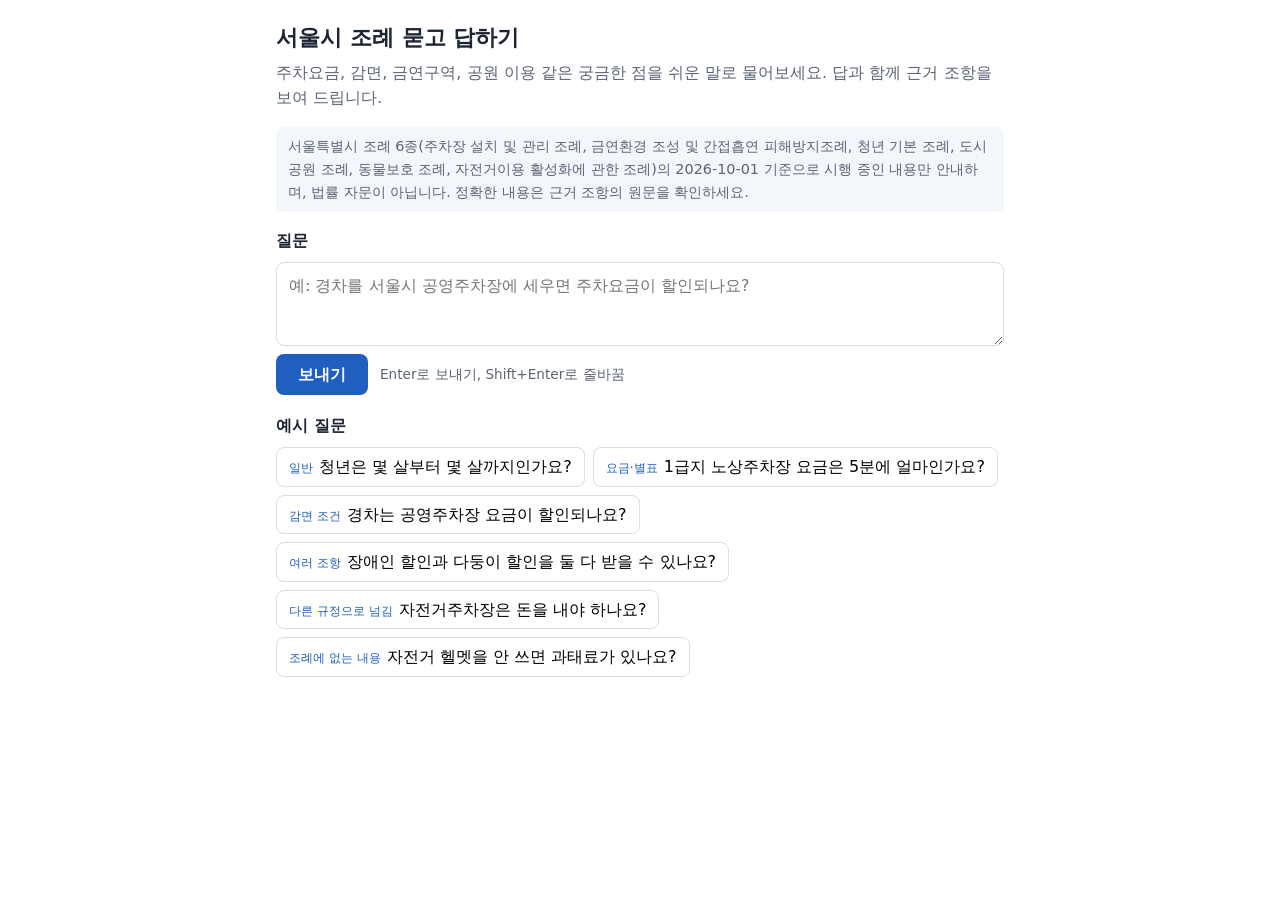
==== src/web/index.html @ 55743754 "feat(service): 서울시 조례 Q&A 서버와 검색 DB 등록 이유: 대회 제출과 팀 작업에 쓸 저장소에 서버 실행에 필요한 코드와 검색 DB, 실행 방법을 한곳에 모은다." ====
<!DOCTYPE html>
<html lang="ko">
<head>
<meta charset="utf-8">
<meta name="viewport" content="width=device-width, initial-scale=1">
<meta name="referrer" content="no-referrer">
<title>서울시 조례 묻고 답하기</title>
<style>
  :root { color-scheme: light; --ink: #1d2433; --muted: #5b6475; --line: #d8dde6; --accent: #1f5fbf;
          --soft: #f3f6fb; --warn-bg: #fff6e0; --warn-ink: #6b4b00; --bad-bg: #fdecec; --bad-ink: #8a1f1f; }
  * { box-sizing: border-box; }
  body { margin: 0; font-family: system-ui, -apple-system, "Segoe UI", "Malgun Gothic", "Apple SD Gothic Neo", sans-serif;
         color: var(--ink); background: #fff; line-height: 1.6; }
  main { max-width: 760px; margin: 0 auto; padding: 20px 16px 48px; }
  h1 { font-size: 1.4rem; margin: 0 0 4px; }
  .lead { color: var(--muted); margin: 0 0 16px; }
  .notice { font-size: 0.9rem; color: var(--muted); background: var(--soft); border-radius: 8px; padding: 8px 12px; margin: 0 0 16px; }
  form { display: flex; flex-direction: column; gap: 8px; }
  label { font-weight: 600; }
  textarea { width: 100%; min-height: 84px; padding: 10px 12px; font: inherit; border: 1px solid var(--line);
             border-radius: 8px; resize: vertical; }
  textarea:focus { outline: 2px solid var(--accent); outline-offset: 1px; }
  .row { display: flex; align-items: center; gap: 12px; flex-wrap: wrap; }
  button { font: inherit; cursor: pointer; border-radius: 8px; }
  button:disabled { cursor: not-allowed; opacity: 0.55; }
  #send { background: var(--accent); color: #fff; border: 0; padding: 8px 22px; font-weight: 600; }
  .hint { font-size: 0.85rem; color: var(--muted); }
  .examples { margin: 18px 0 8px; }
  .examples h2 { font-size: 1rem; margin: 0 0 8px; }
  .examples ul { list-style: none; padding: 0; margin: 0; display: flex; flex-wrap: wrap; gap: 8px; }
  .examples button { background: #fff; border: 1px solid var(--line); padding: 6px 12px; text-align: left; }
  .examples button:hover:not(:disabled) { border-color: var(--accent); }
  .tag { display: inline-block; font-size: 0.75rem; color: var(--accent); margin-right: 6px; }
  #state { margin-top: 20px; padding: 10px 12px; border-radius: 8px; }
  #state:empty { display: none; }
  #state.info { background: var(--soft); }
  #state.warn { background: var(--warn-bg); color: var(--warn-ink); }
  #state.bad { background: var(--bad-bg); color: var(--bad-ink); }
  #result[hidden] { display: none; }
  #result { margin-top: 16px; border: 1px solid var(--line); border-radius: 10px; padding: 14px 16px; }
  #result h2 { font-size: 1rem; margin: 0 0 6px; }
  #asked { color: var(--muted); font-size: 0.9rem; margin: 0 0 10px; white-space: pre-wrap; overflow-wrap: anywhere; }
  #answer { white-space: pre-wrap; overflow-wrap: anywhere; margin: 0 0 14px; }
  #reason { font-size: 0.9rem; color: var(--muted); margin: 0 0 12px; }
  #reason:empty { display: none; }
  #sources { padding-left: 20px; margin: 0; }
  #sources li { margin-bottom: 6px; overflow-wrap: anywhere; }
  #sources a { color: var(--accent); }
  .date { color: var(--muted); font-size: 0.85rem; margin-left: 6px; white-space: nowrap; }
  #asof { color: var(--muted); font-size: 0.8rem; margin: 12px 0 0; }
  #asof:empty { display: none; }
</style>
</head>
<body>
<main>
  <h1>서울시 조례 묻고 답하기</h1>
  <p class="lead">주차요금, 감면, 금연구역, 공원 이용 같은 궁금한 점을 쉬운 말로 물어보세요. 답과 함께 근거 조항을 보여 드립니다.</p>
  <p class="notice" id="scope-notice">서울특별시 조례 6종(주차장 설치 및 관리 조례, 금연환경 조성 및 간접흡연 피해방지조례, 청년 기본 조례, 도시공원 조례, 동물보호 조례, 자전거이용 활성화에 관한 조례)의 2026-10-01 기준으로 시행 중인 내용만 안내하며, 법률 자문이 아닙니다. 정확한 내용은 근거 조항의 원문을 확인하세요.</p>

  <form id="ask-form" autocomplete="off">
    <label for="question">질문</label>
    <textarea id="question" name="question" maxlength="2000" required
              placeholder="예: 경차를 서울시 공영주차장에 세우면 주차요금이 할인되나요?"></textarea>
    <div class="row">
      <button type="submit" id="send">보내기</button>
      <span class="hint">Enter로 보내기, Shift+Enter로 줄바꿈</span>
    </div>
  </form>

  <section class="examples" aria-label="예시 질문">
    <h2>예시 질문</h2>
    <ul>
      <li><button type="button" class="example" data-question="서울시 청년 기본 조례에서 말하는 청년은 몇 살부터 몇 살까지인가요?"><span class="tag">일반</span>청년은 몇 살부터 몇 살까지인가요?</button></li>
      <li><button type="button" class="example" data-question="서울시 공영주차장 1급지 노상주차장 요금은 5분에 얼마인가요?"><span class="tag">요금·별표</span>1급지 노상주차장 요금은 5분에 얼마인가요?</button></li>
      <li><button type="button" class="example" data-question="경차를 서울시 공영주차장에 세우면 주차요금이 할인되나요?"><span class="tag">감면 조건</span>경차는 공영주차장 요금이 할인되나요?</button></li>
      <li><button type="button" class="example" data-question="장애인 할인과 다둥이 행복카드 할인을 공영주차장에서 둘 다 받을 수 있나요?"><span class="tag">여러 조항</span>장애인 할인과 다둥이 할인을 둘 다 받을 수 있나요?</button></li>
      <li><button type="button" class="example" data-question="서울시 자전거주차장은 돈을 내야 하나요? 낸다면 얼마인가요?"><span class="tag">다른 규정으로 넘김</span>자전거주차장은 돈을 내야 하나요?</button></li>
      <li><button type="button" class="example" data-question="서울시에서 자전거 탈 때 헬멧을 안 쓰면 과태료가 얼마인가요?"><span class="tag">조례에 없는 내용</span>자전거 헬멧을 안 쓰면 과태료가 있나요?</button></li>
    </ul>
  </section>

  <div id="state" role="status" aria-live="polite"></div>

  <section id="result" hidden aria-label="답변">
    <p id="asked"></p>
    <h2>답변</h2>
    <div id="answer"></div>
    <p id="reason"></p>
    <h2 id="sources-title">근거 조항 <span class="hint">(누르면 법제처 원문이 새 탭에서 열립니다)</span></h2>
    <ol id="sources"></ol>
    <p id="asof"></p>
  </section>
</main>
<script>
"use strict";
/* ---- Response handling (no DOM). Mirrors sync_view in src/local_rag_service.py. ---- */
var UNKNOWN = "확인 불가";
var POLL_MS = 3000;
var POLL_LIMIT_MS = 10 * 60 * 1000;
var ASK_TIMEOUT_MS = 100 * 1000;  // the server answers a synchronous /ui/ask within about 80 seconds
var JOB_PATH = /^\/jobs\/[0-9a-f]{64}$/;

// GET /jobs/<id> returns the public job; turn it into the same shape as a synchronous /ui/ask body.
function jobToView(job) {
  var result = (job && job.result && typeof job.result === "object") ? job.result : {};
  var response = result.response;
  var status = job.status;
  var view = { answer: UNKNOWN, citation: [], job_id: job.job_id };
  if (status === "completed" && result.status === "processing_error") status = "processing_error";
  if (status === "completed" && response && typeof response === "object" && typeof response.answer === "string") {
    view.answer = response.answer;
    view.citation = Array.isArray(response.citation) ? response.citation : [];
    view.source_url = response.source_url;
    view.effective_date = response.effective_date;
  } else if (status === "queued" || status === "running") {
    status = "deadline_exceeded";
  }
  view.status = status;
  if ("sources" in result) view.sources = result.sources;
  if ("as_of_date" in result) view.as_of_date = result.as_of_date;
  if (job.poll_url) view.poll_url = job.poll_url;
  if (job.message) view.message = job.message;
  if (job.result) view.result = job.result;
  return view;
}

function pick(value, index, count) {
  if (Array.isArray(value)) return value[index];
  // A scalar is the first citation's value (sync_view); it is certain for the others only when there is one.
  if (typeof value === "string" && (index === 0 || count === 1)) return value;
  return undefined;
}

// Citation list: sources[] when present, otherwise the top-level citation/source_url/effective_date.
function citationItems(view) {
  var citations = Array.isArray(view.citation) ? view.citation.filter(function (c) { return typeof c === "string"; }) : [];
  if (!citations.length) return [];
  if (Array.isArray(view.sources) && view.sources.length) {
    var items = view.sources.filter(function (s) { return s && typeof s.citation === "string"; })
      .map(function (s) { return { label: s.citation, url: s.source_url, date: s.effective_date }; });
    if (items.length) return items;
  }
  return citations.map(function (c, i) {
    return { label: c, url: pick(view.source_url, i, citations.length), date: pick(view.effective_date, i, citations.length) };
  });
}

function safeUrl(url) {
  return (typeof url === "string" && url.indexOf("https://") === 0) ? url : null;
}

// What the page shows for one /ui/ask (or /jobs) body. `kind`: answer | unknown | poll | retry | error.
function classify(view, httpStatus) {
  var status = view && typeof view.status === "string" ? view.status : "";
  if (httpStatus >= 400 && !(view && view.job_id)) {
    var codes = {
      invalid_question: "질문을 입력해 주세요. 너무 긴 질문은 줄여 주세요.",
      request_too_large: "질문이 너무 깁니다. 줄여서 다시 보내 주세요.",
      local_origin_required: "이 주소에서는 질문을 보낼 수 없습니다. 서비스 주소로 직접 접속해 주세요.",
      job_not_found: "진행 중이던 질문을 찾을 수 없습니다. 다시 보내 주세요."
    };
    return { kind: "error", text: codes[status] || ("요청을 처리하지 못했습니다(HTTP " + httpStatus + "). 잠시 후 다시 시도해 주세요.") };
  }
  if (status === "completed") {
    if (citationItems(view).length) return { kind: "answer", text: "" };
    // Empty citations are either "no basis" or a held draft; the server message says which.
    var resultStatus = view.result && typeof view.result.status === "string" ? view.result.status : "";
    if (resultStatus === "out_of_scope" || resultStatus === "insufficient_evidence") {
      return { kind: "unknown", text: "서울시 조례 6종에서 이 질문에 대한 근거 조항을 확인하지 못했습니다(확인 불가)." };
    }
    return { kind: "unknown", text: "이 질문은 지금 답을 확정하지 못했습니다(확인 불가)." };
  }
  if (status === "deadline_exceeded") {
    if (typeof view.poll_url === "string" && JOB_PATH.test(view.poll_url)) {
      return { kind: "poll", text: "답을 만드는 데 시간이 더 걸리고 있습니다. 3초마다 결과를 확인합니다." };
    }
    return { kind: "retry", text: "답이 늦어지고 있습니다. 잠시 후 같은 질문을 다시 보내 주세요." };
  }
  if (status === "queue_full") return { kind: "retry", text: "지금 질문이 많아 대기열이 가득 찼습니다. 잠시 후 다시 보내 주세요." };
  if (status === "interrupted") return { kind: "retry", text: "이전 처리가 중단되었습니다. 잠시 후 같은 질문을 다시 보내 주세요." };
  if (status === "failed" || status === "processing_error") {
    return { kind: "retry", text: "처리 중 오류가 발생했습니다. 근거가 없다는 뜻은 아닙니다. 잠시 후 다시 보내 주세요." };
  }
  return { kind: "retry", text: "답을 받지 못했습니다. 잠시 후 다시 보내 주세요." };
}

/* ---- Page ---- */
(function () {
  if (typeof document === "undefined") return;
  var form = document.getElementById("ask-form");
  var input = document.getElementById("question");
  var send = document.getElementById("send");
  var examples = Array.prototype.slice.call(document.querySelectorAll(".example"));
  var state = document.getElementById("state");
  var resultBox = document.getElementById("result");
  var asked = document.getElementById("asked");
  var answer = document.getElementById("answer");
  var reason = document.getElementById("reason");
  var sourcesTitle = document.getElementById("sources-title");
  var sources = document.getElementById("sources");
  var asof = document.getElementById("asof");
  var busy = false, started = 0, ticker = null, waitingText = "";

  function setState(text, tone) {
    state.className = tone || "info";
    state.textContent = text;
  }
  function elapsed() { return Math.floor((Date.now() - started) / 1000); }
  function tick() { setState(waitingText + " (경과 " + elapsed() + "초)", "info"); }
  function setBusy(value) {
    busy = value;
    send.disabled = value;
    examples.forEach(function (b) { b.disabled = value; });
    if (value) {
      started = Date.now();
      ticker = setInterval(tick, 250);
    } else if (ticker) {
      clearInterval(ticker);
      ticker = null;
    }
  }
  function clearResult() {
    resultBox.hidden = true;
    answer.textContent = "";
    reason.textContent = "";
    sources.textContent = "";
    asof.textContent = "";
  }
  function showResult(question, view, info) {
    asked.textContent = "질문: " + question;
    answer.textContent = typeof view.answer === "string" ? view.answer : UNKNOWN;
    var resultMessage = view.result && typeof view.result.message === "string" ? view.result.message : "";
    reason.textContent = info.kind === "unknown" ? info.text + (resultMessage ? " " + resultMessage : "") : "";
    sources.textContent = "";
    var items = info.kind === "answer" ? citationItems(view) : [];
    items.forEach(function (item) {
      var li = document.createElement("li");
      var url = safeUrl(item.url);
      var label = document.createElement(url ? "a" : "span");
      label.textContent = item.label;
      if (url) {
        label.href = url;
        label.target = "_blank";
        label.rel = "noopener noreferrer";
      }
      li.appendChild(label);
      if (typeof item.date === "string" && item.date) {
        var date = document.createElement("span");
        date.className = "date";
        date.textContent = "시행 " + item.date;
        li.appendChild(date);
      }
      sources.appendChild(li);
    });
    sourcesTitle.hidden = items.length === 0;
    sources.hidden = items.length === 0;
    asof.textContent = typeof view.as_of_date === "string" ? "기준일 " + view.as_of_date : "";
    resultBox.hidden = false;
  }

  function pageError() {
    setBusy(false);
    setState("화면 처리 중 오류가 발생했습니다. 다시 보내 주세요.", "bad");
  }

  function readJson(response) {
    return response.text().then(function (text) {
      try { return JSON.parse(text); } catch (e) { return null; }
    });
  }

  function finish(question, view, httpStatus) {
    var info = classify(view, httpStatus);
    if (info.kind === "poll") return poll(question, view.poll_url);
    setBusy(false);
    var seconds = elapsed();
    if (info.kind === "answer" || info.kind === "unknown") {
      setState(info.kind === "answer" ? "답변을 받았습니다 (" + seconds + "초)." : info.text, info.kind === "answer" ? "info" : "warn");
      showResult(question, view, info);
    } else {
      setState(info.text, info.kind === "error" ? "bad" : "warn");
    }
  }

  function poll(question, url) {
    waitingText = "답을 만드는 데 시간이 더 걸리고 있습니다. 3초마다 결과를 확인합니다";
    tick();
    if (Date.now() - started > POLL_LIMIT_MS) {
      setBusy(false);
      setState("답이 너무 늦어지고 있습니다. 잠시 후 같은 질문을 다시 보내 주세요.", "warn");
      return;
    }
    setTimeout(function () {
      fetch(url, { method: "GET", cache: "no-store", credentials: "omit" }).then(function (response) {
        return readJson(response).then(function (body) {
          if (body && body.job_id) return finish(question, jobToView(body), response.status);
          return finish(question, body || {}, response.status >= 400 ? response.status : 500);
        });
      }, function () {
        // Network hiccup while waiting: keep checking until the time limit.
        poll(question, url);
      }).catch(pageError);
    }, POLL_MS);
  }

  function ask(question) {
    question = question.trim();
    if (busy) return;
    if (!question) { setState("질문을 입력해 주세요.", "warn"); input.focus(); return; }
    clearResult();
    waitingText = "답을 찾는 중입니다. 보통 수십 초 걸립니다";
    setBusy(true);
    tick();
    var controller = typeof AbortController === "function" ? new AbortController() : null;
    var timer = controller ? setTimeout(function () { controller.abort(); }, ASK_TIMEOUT_MS) : null;
    fetch("/ui/ask", { method: "POST", cache: "no-store", credentials: "omit",
                    headers: { "Content-Type": "application/json" },
                    body: JSON.stringify({ question: question }),
                    signal: controller ? controller.signal : undefined }).then(function (response) {
      return readJson(response).then(function (body) {
        clearTimeout(timer);
        if (body === null) return finish(question, {}, response.status >= 400 ? response.status : 500);
        return finish(question, body, response.status);
      });
    }, function (error) {
      clearTimeout(timer);
      setBusy(false);
      if (error && error.name === "AbortError") {
        setState("응답이 너무 오래 걸립니다. 잠시 후 같은 질문을 다시 보내 주세요.", "warn");
      } else {
        setState("서버에 연결하지 못했습니다. 네트워크를 확인하고 잠시 후 다시 보내 주세요.", "bad");
      }
    }).catch(function () {
      clearTimeout(timer);
      pageError();
    });
  }

  form.addEventListener("submit", function (event) {
    event.preventDefault();
    ask(input.value);
  });
  input.addEventListener("keydown", function (event) {
    if (event.key === "Enter" && !event.shiftKey && !event.isComposing && event.keyCode !== 229) {
      event.preventDefault();
      ask(input.value);
    }
  });
  examples.forEach(function (button) {
    button.addEventListener("click", function () {
      if (busy) return;
      input.value = button.getAttribute("data-question");
      ask(input.value);
    });
  });
})();
</script>
</body>
</html>
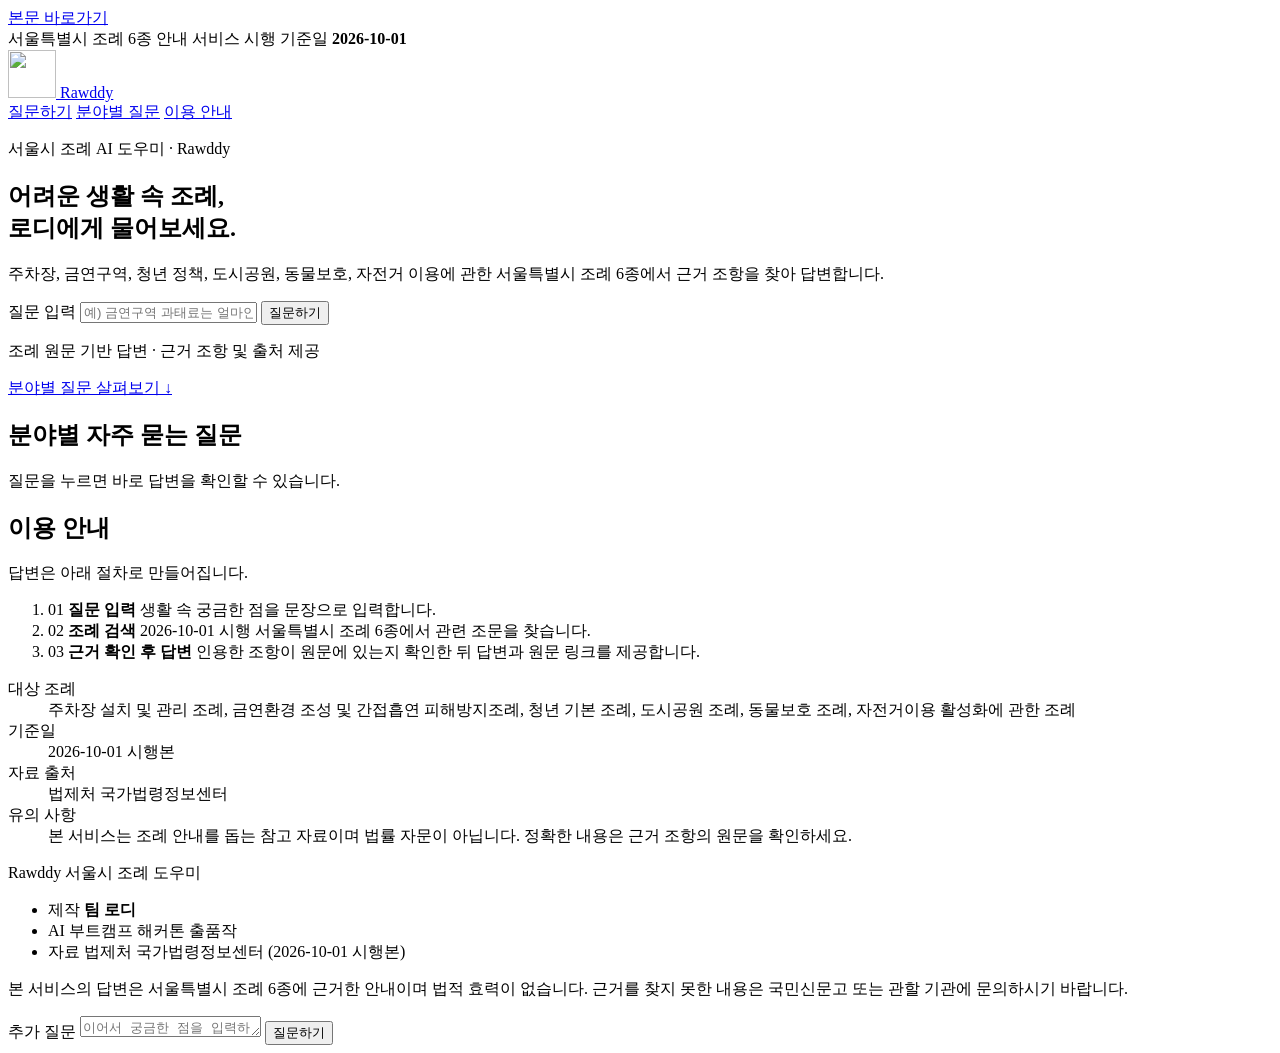
==== commit 6753acec: "Add files via upload" ====
--- a/src/web/index.html
+++ b/src/web/index.html
@@ -4,356 +4,202 @@
 <meta charset="utf-8">
 <meta name="viewport" content="width=device-width, initial-scale=1">
 <meta name="referrer" content="no-referrer">
-<title>서울시 조례 묻고 답하기</title>
-<style>
-  :root { color-scheme: light; --ink: #1d2433; --muted: #5b6475; --line: #d8dde6; --accent: #1f5fbf;
-          --soft: #f3f6fb; --warn-bg: #fff6e0; --warn-ink: #6b4b00; --bad-bg: #fdecec; --bad-ink: #8a1f1f; }
-  * { box-sizing: border-box; }
-  body { margin: 0; font-family: system-ui, -apple-system, "Segoe UI", "Malgun Gothic", "Apple SD Gothic Neo", sans-serif;
-         color: var(--ink); background: #fff; line-height: 1.6; }
-  main { max-width: 760px; margin: 0 auto; padding: 20px 16px 48px; }
-  h1 { font-size: 1.4rem; margin: 0 0 4px; }
-  .lead { color: var(--muted); margin: 0 0 16px; }
-  .notice { font-size: 0.9rem; color: var(--muted); background: var(--soft); border-radius: 8px; padding: 8px 12px; margin: 0 0 16px; }
-  form { display: flex; flex-direction: column; gap: 8px; }
-  label { font-weight: 600; }
-  textarea { width: 100%; min-height: 84px; padding: 10px 12px; font: inherit; border: 1px solid var(--line);
-             border-radius: 8px; resize: vertical; }
-  textarea:focus { outline: 2px solid var(--accent); outline-offset: 1px; }
-  .row { display: flex; align-items: center; gap: 12px; flex-wrap: wrap; }
-  button { font: inherit; cursor: pointer; border-radius: 8px; }
-  button:disabled { cursor: not-allowed; opacity: 0.55; }
-  #send { background: var(--accent); color: #fff; border: 0; padding: 8px 22px; font-weight: 600; }
-  .hint { font-size: 0.85rem; color: var(--muted); }
-  .examples { margin: 18px 0 8px; }
-  .examples h2 { font-size: 1rem; margin: 0 0 8px; }
-  .examples ul { list-style: none; padding: 0; margin: 0; display: flex; flex-wrap: wrap; gap: 8px; }
-  .examples button { background: #fff; border: 1px solid var(--line); padding: 6px 12px; text-align: left; }
-  .examples button:hover:not(:disabled) { border-color: var(--accent); }
-  .tag { display: inline-block; font-size: 0.75rem; color: var(--accent); margin-right: 6px; }
-  #state { margin-top: 20px; padding: 10px 12px; border-radius: 8px; }
-  #state:empty { display: none; }
-  #state.info { background: var(--soft); }
-  #state.warn { background: var(--warn-bg); color: var(--warn-ink); }
-  #state.bad { background: var(--bad-bg); color: var(--bad-ink); }
-  #result[hidden] { display: none; }
-  #result { margin-top: 16px; border: 1px solid var(--line); border-radius: 10px; padding: 14px 16px; }
-  #result h2 { font-size: 1rem; margin: 0 0 6px; }
-  #asked { color: var(--muted); font-size: 0.9rem; margin: 0 0 10px; white-space: pre-wrap; overflow-wrap: anywhere; }
-  #answer { white-space: pre-wrap; overflow-wrap: anywhere; margin: 0 0 14px; }
-  #reason { font-size: 0.9rem; color: var(--muted); margin: 0 0 12px; }
-  #reason:empty { display: none; }
-  #sources { padding-left: 20px; margin: 0; }
-  #sources li { margin-bottom: 6px; overflow-wrap: anywhere; }
-  #sources a { color: var(--accent); }
-  .date { color: var(--muted); font-size: 0.85rem; margin-left: 6px; white-space: nowrap; }
-  #asof { color: var(--muted); font-size: 0.8rem; margin: 12px 0 0; }
-  #asof:empty { display: none; }
-</style>
+<meta name="theme-color" content="#0b3a6e">
+<meta name="description" content="서울특별시 조례 6종을 근거 조항과 함께 안내하는 서울시 조례 도우미">
+<title>Rawddy — 서울시 조례 도우미</title>
+<link rel="icon" href="/app/rawddy-logo.png" type="image/png">
+<link rel="stylesheet" href="/app/app.css">
+<script type="module" src="/app/app.mjs"></script>
 </head>
-<body>
-<main>
-  <h1>서울시 조례 묻고 답하기</h1>
-  <p class="lead">주차요금, 감면, 금연구역, 공원 이용 같은 궁금한 점을 쉬운 말로 물어보세요. 답과 함께 근거 조항을 보여 드립니다.</p>
-  <p class="notice" id="scope-notice">서울특별시 조례 6종(주차장 설치 및 관리 조례, 금연환경 조성 및 간접흡연 피해방지조례, 청년 기본 조례, 도시공원 조례, 동물보호 조례, 자전거이용 활성화에 관한 조례)의 2026-10-01 기준으로 시행 중인 내용만 안내하며, 법률 자문이 아닙니다. 정확한 내용은 근거 조항의 원문을 확인하세요.</p>
-
-  <form id="ask-form" autocomplete="off">
-    <label for="question">질문</label>
-    <textarea id="question" name="question" maxlength="2000" required
-              placeholder="예: 경차를 서울시 공영주차장에 세우면 주차요금이 할인되나요?"></textarea>
-    <div class="row">
-      <button type="submit" id="send">보내기</button>
-      <span class="hint">Enter로 보내기, Shift+Enter로 줄바꿈</span>
-    </div>
+<body class="view-home">
+<a class="skip" href="#main">본문 바로가기</a>
+
+<div class="util">
+  <div class="wrap util-inner">
+    <span>서울특별시 조례 6종 안내 서비스</span>
+    <span class="util-asof">시행 기준일 <b id="asof">2026-10-01</b></span>
+  </div>
+</div>
+
+<header class="site-head">
+  <div class="wrap head-inner">
+    <a class="brand" href="/app/index.html" id="brand">
+      <img class="brand-logo" src="/app/rawddy-logo.png" alt="" width="48" height="48">
+      <span class="brand-text">
+        <span class="brand-name">Rawddy</span>
+      </span>
+    </a>
+    <nav class="gnb" aria-label="주요 메뉴">
+      <a href="#search" data-home>질문하기</a>
+      <a href="#topics" data-home>분야별 질문</a>
+      <a href="#guide" data-home>이용 안내</a>
+    </nav>
+  </div>
+</header>
+
+<div class="banner" id="health-banner" role="status" hidden></div>
+
+<main id="main">
+  <!-- 처음 화면 -->
+  <div class="home" id="home">
+    <section class="hero" id="search" aria-labelledby="hero-title">
+      <div class="wrap">
+        <p class="hero-kicker">서울시 조례 AI 도우미 · Rawddy</p>
+        <h1 id="hero-title">어려운 생활 속 조례,<br><span>로디에게 물어보세요.</span></h1>
+        <p class="hero-lead">주차장, 금연구역, 청년 정책, 도시공원, 동물보호, 자전거 이용에 관한 서울특별시 조례 6종에서 근거 조항을 찾아 답변합니다.</p>
+        <form class="search" id="hero-form" autocomplete="off" role="search">
+          <label class="visually-hidden" for="hero-question">질문 입력</label>
+          <input id="hero-question" type="text" maxlength="2000" placeholder="예) 금연구역 과태료는 얼마인가요?">
+          <button type="submit" class="search-btn">질문하기</button>
+        </form>
+        <p class="hero-note">조례 원문 기반 답변 · 근거 조항 및 출처 제공</p>
+        <a class="hero-explore" href="#topics">분야별 질문 살펴보기 <span aria-hidden="true">↓</span></a>
+      </div>
+    </section>
+
+    <section class="section" id="topics" aria-labelledby="topics-title">
+      <div class="wrap">
+        <div class="section-head">
+          <h2 id="topics-title">분야별 자주 묻는 질문</h2>
+          <p>질문을 누르면 바로 답변을 확인할 수 있습니다.</p>
+        </div>
+        <div class="groups" id="groups"></div>
+      </div>
+    </section>
+
+    <section class="section section-alt" id="guide" aria-labelledby="guide-title">
+      <div class="wrap">
+        <div class="section-head">
+          <h2 id="guide-title">이용 안내</h2>
+          <p>답변은 아래 절차로 만들어집니다.</p>
+        </div>
+        <ol class="steps">
+          <li>
+            <span class="step-no">01</span>
+            <strong>질문 입력</strong>
+            <span>생활 속 궁금한 점을 문장으로 입력합니다.</span>
+          </li>
+          <li>
+            <span class="step-no">02</span>
+            <strong>조례 검색</strong>
+            <span>2026-10-01 시행 서울특별시 조례 6종에서 관련 조문을 찾습니다.</span>
+          </li>
+          <li>
+            <span class="step-no">03</span>
+            <strong>근거 확인 후 답변</strong>
+            <span>인용한 조항이 원문에 있는지 확인한 뒤 답변과 원문 링크를 제공합니다.</span>
+          </li>
+        </ol>
+        <dl class="scope">
+          <div><dt>대상 조례</dt><dd>주차장 설치 및 관리 조례, 금연환경 조성 및 간접흡연 피해방지조례, 청년 기본 조례, 도시공원 조례, 동물보호 조례, 자전거이용 활성화에 관한 조례</dd></div>
+          <div><dt>기준일</dt><dd>2026-10-01 시행본</dd></div>
+          <div><dt>자료 출처</dt><dd>법제처 국가법령정보센터</dd></div>
+          <div><dt>유의 사항</dt><dd>본 서비스는 조례 안내를 돕는 참고 자료이며 법률 자문이 아닙니다. 정확한 내용은 근거 조항의 원문을 확인하세요.</dd></div>
+        </dl>
+      </div>
+    </section>
+  </div>
+
+  <!-- 질문 결과 화면 -->
+  <div class="qa" id="qa" hidden>
+    <div class="qa-bar">
+      <div class="wrap qa-bar-inner">
+        <button type="button" class="back" id="back">
+          <span class="back-arrow" aria-hidden="true"></span>처음 화면으로
+        </button>
+        <ol class="crumb" aria-label="현재 위치">
+          <li>홈</li>
+          <li aria-current="page">질문 결과</li>
+        </ol>
+      </div>
+    </div>
+    <div class="wrap qa-body">
+      <ol class="thread" id="thread" aria-label="질문과 답변" aria-live="polite"></ol>
+    </div>
+  </div>
+</main>
+
+<footer class="site-foot">
+  <div class="wrap foot-inner">
+    <p class="foot-name">Rawddy <span>서울시 조례 도우미</span></p>
+    <ul class="foot-info">
+      <li>제작 <b>팀 로디</b></li>
+      <li>AI 부트캠프 해커톤 출품작</li>
+      <li>자료 법제처 국가법령정보센터 (2026-10-01 시행본)</li>
+    </ul>
+    <p class="foot-note">본 서비스의 답변은 서울특별시 조례 6종에 근거한 안내이며 법적 효력이 없습니다. 근거를 찾지 못한 내용은 국민신문고 또는 관할 기관에 문의하시기 바랍니다.</p>
+  </div>
+</footer>
+
+<div class="composer" id="composer">
+  <form class="wrap composer-inner" id="ask-form" autocomplete="off">
+    <label class="visually-hidden" for="question">추가 질문</label>
+    <textarea id="question" name="question" rows="1" maxlength="2000" placeholder="이어서 궁금한 점을 입력하세요"></textarea>
+    <button type="submit" class="send" id="send">질문하기</button>
   </form>
-
-  <section class="examples" aria-label="예시 질문">
-    <h2>예시 질문</h2>
-    <ul>
-      <li><button type="button" class="example" data-question="서울시 청년 기본 조례에서 말하는 청년은 몇 살부터 몇 살까지인가요?"><span class="tag">일반</span>청년은 몇 살부터 몇 살까지인가요?</button></li>
-      <li><button type="button" class="example" data-question="서울시 공영주차장 1급지 노상주차장 요금은 5분에 얼마인가요?"><span class="tag">요금·별표</span>1급지 노상주차장 요금은 5분에 얼마인가요?</button></li>
-      <li><button type="button" class="example" data-question="경차를 서울시 공영주차장에 세우면 주차요금이 할인되나요?"><span class="tag">감면 조건</span>경차는 공영주차장 요금이 할인되나요?</button></li>
-      <li><button type="button" class="example" data-question="장애인 할인과 다둥이 행복카드 할인을 공영주차장에서 둘 다 받을 수 있나요?"><span class="tag">여러 조항</span>장애인 할인과 다둥이 할인을 둘 다 받을 수 있나요?</button></li>
-      <li><button type="button" class="example" data-question="서울시 자전거주차장은 돈을 내야 하나요? 낸다면 얼마인가요?"><span class="tag">다른 규정으로 넘김</span>자전거주차장은 돈을 내야 하나요?</button></li>
-      <li><button type="button" class="example" data-question="서울시에서 자전거 탈 때 헬멧을 안 쓰면 과태료가 얼마인가요?"><span class="tag">조례에 없는 내용</span>자전거 헬멧을 안 쓰면 과태료가 있나요?</button></li>
-    </ul>
-  </section>
-
-  <div id="state" role="status" aria-live="polite"></div>
-
-  <section id="result" hidden aria-label="답변">
-    <p id="asked"></p>
-    <h2>답변</h2>
-    <div id="answer"></div>
-    <p id="reason"></p>
-    <h2 id="sources-title">근거 조항 <span class="hint">(누르면 법제처 원문이 새 탭에서 열립니다)</span></h2>
-    <ol id="sources"></ol>
-    <p id="asof"></p>
-  </section>
-</main>
-<script>
-"use strict";
-/* ---- Response handling (no DOM). Mirrors sync_view in src/local_rag_service.py. ---- */
-var UNKNOWN = "확인 불가";
-var POLL_MS = 3000;
-var POLL_LIMIT_MS = 10 * 60 * 1000;
-var ASK_TIMEOUT_MS = 100 * 1000;  // the server answers a synchronous /ui/ask within about 80 seconds
-var JOB_PATH = /^\/jobs\/[0-9a-f]{64}$/;
-
-// GET /jobs/<id> returns the public job; turn it into the same shape as a synchronous /ui/ask body.
-function jobToView(job) {
-  var result = (job && job.result && typeof job.result === "object") ? job.result : {};
-  var response = result.response;
-  var status = job.status;
-  var view = { answer: UNKNOWN, citation: [], job_id: job.job_id };
-  if (status === "completed" && result.status === "processing_error") status = "processing_error";
-  if (status === "completed" && response && typeof response === "object" && typeof response.answer === "string") {
-    view.answer = response.answer;
-    view.citation = Array.isArray(response.citation) ? response.citation : [];
-    view.source_url = response.source_url;
-    view.effective_date = response.effective_date;
-  } else if (status === "queued" || status === "running") {
-    status = "deadline_exceeded";
-  }
-  view.status = status;
-  if ("sources" in result) view.sources = result.sources;
-  if ("as_of_date" in result) view.as_of_date = result.as_of_date;
-  if (job.poll_url) view.poll_url = job.poll_url;
-  if (job.message) view.message = job.message;
-  if (job.result) view.result = job.result;
-  return view;
-}
-
-function pick(value, index, count) {
-  if (Array.isArray(value)) return value[index];
-  // A scalar is the first citation's value (sync_view); it is certain for the others only when there is one.
-  if (typeof value === "string" && (index === 0 || count === 1)) return value;
-  return undefined;
-}
-
-// Citation list: sources[] when present, otherwise the top-level citation/source_url/effective_date.
-function citationItems(view) {
-  var citations = Array.isArray(view.citation) ? view.citation.filter(function (c) { return typeof c === "string"; }) : [];
-  if (!citations.length) return [];
-  if (Array.isArray(view.sources) && view.sources.length) {
-    var items = view.sources.filter(function (s) { return s && typeof s.citation === "string"; })
-      .map(function (s) { return { label: s.citation, url: s.source_url, date: s.effective_date }; });
-    if (items.length) return items;
-  }
-  return citations.map(function (c, i) {
-    return { label: c, url: pick(view.source_url, i, citations.length), date: pick(view.effective_date, i, citations.length) };
-  });
-}
-
-function safeUrl(url) {
-  return (typeof url === "string" && url.indexOf("https://") === 0) ? url : null;
-}
-
-// What the page shows for one /ui/ask (or /jobs) body. `kind`: answer | unknown | poll | retry | error.
-function classify(view, httpStatus) {
-  var status = view && typeof view.status === "string" ? view.status : "";
-  if (httpStatus >= 400 && !(view && view.job_id)) {
-    var codes = {
-      invalid_question: "질문을 입력해 주세요. 너무 긴 질문은 줄여 주세요.",
-      request_too_large: "질문이 너무 깁니다. 줄여서 다시 보내 주세요.",
-      local_origin_required: "이 주소에서는 질문을 보낼 수 없습니다. 서비스 주소로 직접 접속해 주세요.",
-      job_not_found: "진행 중이던 질문을 찾을 수 없습니다. 다시 보내 주세요."
-    };
-    return { kind: "error", text: codes[status] || ("요청을 처리하지 못했습니다(HTTP " + httpStatus + "). 잠시 후 다시 시도해 주세요.") };
-  }
-  if (status === "completed") {
-    if (citationItems(view).length) return { kind: "answer", text: "" };
-    // Empty citations are either "no basis" or a held draft; the server message says which.
-    var resultStatus = view.result && typeof view.result.status === "string" ? view.result.status : "";
-    if (resultStatus === "out_of_scope" || resultStatus === "insufficient_evidence") {
-      return { kind: "unknown", text: "서울시 조례 6종에서 이 질문에 대한 근거 조항을 확인하지 못했습니다(확인 불가)." };
-    }
-    return { kind: "unknown", text: "이 질문은 지금 답을 확정하지 못했습니다(확인 불가)." };
-  }
-  if (status === "deadline_exceeded") {
-    if (typeof view.poll_url === "string" && JOB_PATH.test(view.poll_url)) {
-      return { kind: "poll", text: "답을 만드는 데 시간이 더 걸리고 있습니다. 3초마다 결과를 확인합니다." };
-    }
-    return { kind: "retry", text: "답이 늦어지고 있습니다. 잠시 후 같은 질문을 다시 보내 주세요." };
-  }
-  if (status === "queue_full") return { kind: "retry", text: "지금 질문이 많아 대기열이 가득 찼습니다. 잠시 후 다시 보내 주세요." };
-  if (status === "interrupted") return { kind: "retry", text: "이전 처리가 중단되었습니다. 잠시 후 같은 질문을 다시 보내 주세요." };
-  if (status === "failed" || status === "processing_error") {
-    return { kind: "retry", text: "처리 중 오류가 발생했습니다. 근거가 없다는 뜻은 아닙니다. 잠시 후 다시 보내 주세요." };
-  }
-  return { kind: "retry", text: "답을 받지 못했습니다. 잠시 후 다시 보내 주세요." };
-}
-
-/* ---- Page ---- */
-(function () {
-  if (typeof document === "undefined") return;
-  var form = document.getElementById("ask-form");
-  var input = document.getElementById("question");
-  var send = document.getElementById("send");
-  var examples = Array.prototype.slice.call(document.querySelectorAll(".example"));
-  var state = document.getElementById("state");
-  var resultBox = document.getElementById("result");
-  var asked = document.getElementById("asked");
-  var answer = document.getElementById("answer");
-  var reason = document.getElementById("reason");
-  var sourcesTitle = document.getElementById("sources-title");
-  var sources = document.getElementById("sources");
-  var asof = document.getElementById("asof");
-  var busy = false, started = 0, ticker = null, waitingText = "";
-
-  function setState(text, tone) {
-    state.className = tone || "info";
-    state.textContent = text;
-  }
-  function elapsed() { return Math.floor((Date.now() - started) / 1000); }
-  function tick() { setState(waitingText + " (경과 " + elapsed() + "초)", "info"); }
-  function setBusy(value) {
-    busy = value;
-    send.disabled = value;
-    examples.forEach(function (b) { b.disabled = value; });
-    if (value) {
-      started = Date.now();
-      ticker = setInterval(tick, 250);
-    } else if (ticker) {
-      clearInterval(ticker);
-      ticker = null;
-    }
-  }
-  function clearResult() {
-    resultBox.hidden = true;
-    answer.textContent = "";
-    reason.textContent = "";
-    sources.textContent = "";
-    asof.textContent = "";
-  }
-  function showResult(question, view, info) {
-    asked.textContent = "질문: " + question;
-    answer.textContent = typeof view.answer === "string" ? view.answer : UNKNOWN;
-    var resultMessage = view.result && typeof view.result.message === "string" ? view.result.message : "";
-    reason.textContent = info.kind === "unknown" ? info.text + (resultMessage ? " " + resultMessage : "") : "";
-    sources.textContent = "";
-    var items = info.kind === "answer" ? citationItems(view) : [];
-    items.forEach(function (item) {
-      var li = document.createElement("li");
-      var url = safeUrl(item.url);
-      var label = document.createElement(url ? "a" : "span");
-      label.textContent = item.label;
-      if (url) {
-        label.href = url;
-        label.target = "_blank";
-        label.rel = "noopener noreferrer";
-      }
-      li.appendChild(label);
-      if (typeof item.date === "string" && item.date) {
-        var date = document.createElement("span");
-        date.className = "date";
-        date.textContent = "시행 " + item.date;
-        li.appendChild(date);
-      }
-      sources.appendChild(li);
-    });
-    sourcesTitle.hidden = items.length === 0;
-    sources.hidden = items.length === 0;
-    asof.textContent = typeof view.as_of_date === "string" ? "기준일 " + view.as_of_date : "";
-    resultBox.hidden = false;
-  }
-
-  function pageError() {
-    setBusy(false);
-    setState("화면 처리 중 오류가 발생했습니다. 다시 보내 주세요.", "bad");
-  }
-
-  function readJson(response) {
-    return response.text().then(function (text) {
-      try { return JSON.parse(text); } catch (e) { return null; }
-    });
-  }
-
-  function finish(question, view, httpStatus) {
-    var info = classify(view, httpStatus);
-    if (info.kind === "poll") return poll(question, view.poll_url);
-    setBusy(false);
-    var seconds = elapsed();
-    if (info.kind === "answer" || info.kind === "unknown") {
-      setState(info.kind === "answer" ? "답변을 받았습니다 (" + seconds + "초)." : info.text, info.kind === "answer" ? "info" : "warn");
-      showResult(question, view, info);
-    } else {
-      setState(info.text, info.kind === "error" ? "bad" : "warn");
-    }
-  }
-
-  function poll(question, url) {
-    waitingText = "답을 만드는 데 시간이 더 걸리고 있습니다. 3초마다 결과를 확인합니다";
-    tick();
-    if (Date.now() - started > POLL_LIMIT_MS) {
-      setBusy(false);
-      setState("답이 너무 늦어지고 있습니다. 잠시 후 같은 질문을 다시 보내 주세요.", "warn");
-      return;
-    }
-    setTimeout(function () {
-      fetch(url, { method: "GET", cache: "no-store", credentials: "omit" }).then(function (response) {
-        return readJson(response).then(function (body) {
-          if (body && body.job_id) return finish(question, jobToView(body), response.status);
-          return finish(question, body || {}, response.status >= 400 ? response.status : 500);
-        });
-      }, function () {
-        // Network hiccup while waiting: keep checking until the time limit.
-        poll(question, url);
-      }).catch(pageError);
-    }, POLL_MS);
-  }
-
-  function ask(question) {
-    question = question.trim();
-    if (busy) return;
-    if (!question) { setState("질문을 입력해 주세요.", "warn"); input.focus(); return; }
-    clearResult();
-    waitingText = "답을 찾는 중입니다. 보통 수십 초 걸립니다";
-    setBusy(true);
-    tick();
-    var controller = typeof AbortController === "function" ? new AbortController() : null;
-    var timer = controller ? setTimeout(function () { controller.abort(); }, ASK_TIMEOUT_MS) : null;
-    fetch("/ui/ask", { method: "POST", cache: "no-store", credentials: "omit",
-                    headers: { "Content-Type": "application/json" },
-                    body: JSON.stringify({ question: question }),
-                    signal: controller ? controller.signal : undefined }).then(function (response) {
-      return readJson(response).then(function (body) {
-        clearTimeout(timer);
-        if (body === null) return finish(question, {}, response.status >= 400 ? response.status : 500);
-        return finish(question, body, response.status);
-      });
-    }, function (error) {
-      clearTimeout(timer);
-      setBusy(false);
-      if (error && error.name === "AbortError") {
-        setState("응답이 너무 오래 걸립니다. 잠시 후 같은 질문을 다시 보내 주세요.", "warn");
-      } else {
-        setState("서버에 연결하지 못했습니다. 네트워크를 확인하고 잠시 후 다시 보내 주세요.", "bad");
-      }
-    }).catch(function () {
-      clearTimeout(timer);
-      pageError();
-    });
-  }
-
-  form.addEventListener("submit", function (event) {
-    event.preventDefault();
-    ask(input.value);
-  });
-  input.addEventListener("keydown", function (event) {
-    if (event.key === "Enter" && !event.shiftKey && !event.isComposing && event.keyCode !== 229) {
-      event.preventDefault();
-      ask(input.value);
-    }
-  });
-  examples.forEach(function (button) {
-    button.addEventListener("click", function () {
-      if (busy) return;
-      input.value = button.getAttribute("data-question");
-      ask(input.value);
-    });
-  });
-})();
-</script>
+</div>
+
+<!-- 화면 조각들. app.mjs가 복제해서 글자만 채웁니다(답 문장은 textContent로만 넣음). -->
+<template id="tpl-user">
+  <li class="msg msg-user"><p class="q-label">질문</p><p class="bubble"></p></li>
+</template>
+
+<template id="tpl-pending">
+  <li class="msg msg-bot">
+    <div class="pending" role="status">
+      <span class="pending-bar" aria-hidden="true"></span>
+      <span class="pending-row">
+        <span class="pending-text">조례에서 근거 조항을 찾고 있습니다</span>
+        <span class="pending-time"></span>
+      </span>
+    </div>
+  </li>
+</template>
+
+<template id="tpl-answer">
+  <li class="msg msg-bot">
+    <article class="reply">
+      <header class="reply-head">
+        <span class="reply-kind"></span>
+        <span class="reply-meta"></span>
+      </header>
+      <div class="reply-body">
+        <p class="answer"></p>
+        <div class="reason" hidden></div>
+        <section class="sources" hidden>
+          <h3 class="sources-title">근거 조항</h3>
+          <ol class="source-list"></ol>
+        </section>
+      </div>
+      <footer class="reply-foot">
+        <p class="verified" hidden>조항 이름과 시행일은 법제처 원문 데이터에서 그대로 가져왔습니다.</p>
+        <button type="button" class="copy"><span class="copy-text">답변 복사</span></button>
+      </footer>
+    </article>
+  </li>
+</template>
+
+<template id="tpl-source">
+  <li>
+    <a class="source" target="_blank" rel="noopener noreferrer">
+      <span class="plate"><span class="plate-art"></span><span class="plate-sub"></span></span>
+      <span class="source-text">
+        <span class="source-law"></span>
+        <span class="source-date"></span>
+      </span>
+      <span class="source-open">원문 보기</span>
+    </a>
+  </li>
+</template>
+
+<template id="tpl-notice">
+  <li class="msg msg-bot">
+    <div class="notice">
+      <p class="notice-title"></p>
+      <p class="notice-text"></p>
+      <button type="button" class="retry">다시 보내기</button>
+    </div>
+  </li>
+</template>
 </body>
 </html>
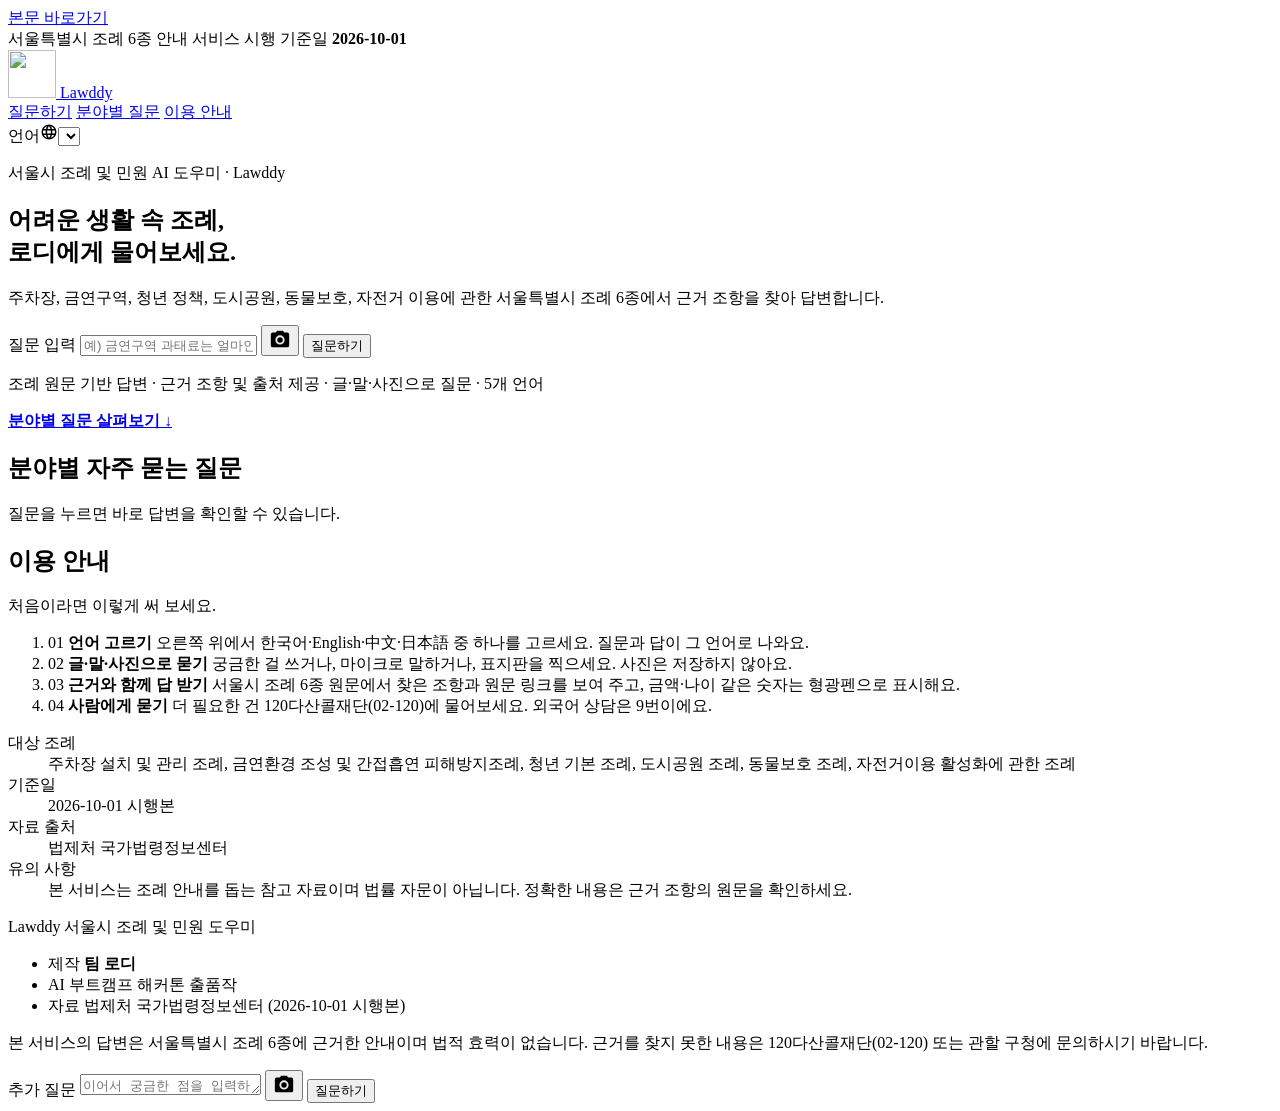
==== commit df20c8f2: "lawddy-i18n" ====
--- a/src/web/index.html
+++ b/src/web/index.html
@@ -5,35 +5,36 @@
 <meta name="viewport" content="width=device-width, initial-scale=1">
 <meta name="referrer" content="no-referrer">
 <meta name="theme-color" content="#0b3a6e">
-<meta name="description" content="서울특별시 조례 6종을 근거 조항과 함께 안내하는 서울시 조례 도우미">
-<title>Rawddy — 서울시 조례 도우미</title>
-<link rel="icon" href="/app/rawddy-logo.png" type="image/png">
+<meta name="description" content="서울특별시 조례 6종을 근거 조항과 함께 5개 언어로 안내하는 서울시 조례 도우미 Lawddy">
+<title>Lawddy — 서울시 조례 및 민원 도우미</title>
+<link rel="icon" href="/app/lawddy-logo.png" type="image/png">
 <link rel="stylesheet" href="/app/app.css">
 <script type="module" src="/app/app.mjs"></script>
 </head>
 <body class="view-home">
-<a class="skip" href="#main">본문 바로가기</a>
+<a class="skip" href="#main" data-i18n>본문 바로가기</a>
 
 <div class="util">
   <div class="wrap util-inner">
-    <span>서울특별시 조례 6종 안내 서비스</span>
-    <span class="util-asof">시행 기준일 <b id="asof">2026-10-01</b></span>
+    <span data-i18n>서울특별시 조례 6종 안내 서비스</span>
+    <span class="util-asof"><span data-i18n>시행 기준일</span> <b id="asof">2026-10-01</b></span>
   </div>
 </div>
 
 <header class="site-head">
   <div class="wrap head-inner">
-    <a class="brand" href="/app/index.html" id="brand">
-      <img class="brand-logo" src="/app/rawddy-logo.png" alt="" width="48" height="48">
+    <a class="brand" href="/" id="brand">
+      <img class="brand-logo" src="/app/lawddy-logo.png" alt="" width="48" height="48">
       <span class="brand-text">
-        <span class="brand-name">Rawddy</span>
+        <span class="brand-name">Lawddy</span>
       </span>
     </a>
     <nav class="gnb" aria-label="주요 메뉴">
-      <a href="#search" data-home>질문하기</a>
-      <a href="#topics" data-home>분야별 질문</a>
-      <a href="#guide" data-home>이용 안내</a>
+      <a href="#search" data-home data-i18n>질문하기</a>
+      <a href="#topics" data-home data-i18n>분야별 질문</a>
+      <a href="#guide" data-home data-i18n>이용 안내</a>
     </nav>
+    <label class="lang-pick"><span class="visually-hidden" data-i18n>언어</span><svg viewBox="0 0 24 24" width="18" height="18" aria-hidden="true"><path fill="currentColor" d="M12 2a10 10 0 1 0 0 20 10 10 0 0 0 0-20zm6.93 6h-2.95a15.7 15.7 0 0 0-1.38-3.56A8.03 8.03 0 0 1 18.93 8zM12 4.04c.83 1.2 1.48 2.53 1.91 3.96h-3.82c.43-1.43 1.08-2.76 1.91-3.96zM4.26 14a8.2 8.2 0 0 1 0-4h3.38a16.5 16.5 0 0 0 0 4H4.26zm.81 2h2.95c.32 1.25.78 2.45 1.38 3.56A8 8 0 0 1 5.07 16zM8.02 8H5.07a8 8 0 0 1 4.33-3.56A15.7 15.7 0 0 0 8.02 8zM12 19.96A14.1 14.1 0 0 1 10.09 16h3.82A14.1 14.1 0 0 1 12 19.96zM14.34 14H9.66a14.7 14.7 0 0 1 0-4h4.68a14.7 14.7 0 0 1 0 4zm.25 5.56c.6-1.11 1.06-2.31 1.38-3.56h2.95a8.03 8.03 0 0 1-4.33 3.56zM16.36 14a16.5 16.5 0 0 0 0-4h3.38a8.2 8.2 0 0 1 0 4h-3.38z"/></svg><select id="lang"></select></label>
   </div>
 </header>
 
@@ -44,24 +45,27 @@
   <div class="home" id="home">
     <section class="hero" id="search" aria-labelledby="hero-title">
       <div class="wrap">
-        <p class="hero-kicker">서울시 조례 AI 도우미 · Rawddy</p>
-        <h1 id="hero-title">어려운 생활 속 조례,<br><span>로디에게 물어보세요.</span></h1>
-        <p class="hero-lead">주차장, 금연구역, 청년 정책, 도시공원, 동물보호, 자전거 이용에 관한 서울특별시 조례 6종에서 근거 조항을 찾아 답변합니다.</p>
+        <p class="hero-kicker" data-i18n>서울시 조례 및 민원 AI 도우미 · Lawddy</p>
+        <h1 id="hero-title" class="hero-title"><span class="hero-line" data-hero="1">어려운 생활 속 조례,</span><br><span class="hero-line" data-hero="2">로디에게 물어보세요.</span></h1>
+        <p class="hero-lead" data-i18n>주차장, 금연구역, 청년 정책, 도시공원, 동물보호, 자전거 이용에 관한 서울특별시 조례 6종에서 근거 조항을 찾아 답변합니다.</p>
         <form class="search" id="hero-form" autocomplete="off" role="search">
-          <label class="visually-hidden" for="hero-question">질문 입력</label>
-          <input id="hero-question" type="text" maxlength="2000" placeholder="예) 금연구역 과태료는 얼마인가요?">
-          <button type="submit" class="search-btn">질문하기</button>
+          <label class="visually-hidden" for="hero-question" data-i18n>질문 입력</label>
+          <input id="hero-question" type="text" maxlength="2000" placeholder="예) 금연구역 과태료는 얼마인가요?" data-i18n-ph>
+          <button type="button" class="tool-btn voice-btn" data-target="hero-question" aria-label="말로 묻기" title="말로 묻기" data-i18n-aria hidden><svg viewBox="0 0 24 24" width="22" height="22" aria-hidden="true"><path fill="currentColor" d="M12 14a3 3 0 0 0 3-3V5a3 3 0 0 0-6 0v6a3 3 0 0 0 3 3zm5-3a5 5 0 0 1-10 0H5a7 7 0 0 0 6 6.92V21h2v-3.08A7 7 0 0 0 19 11h-2z"/></svg></button>
+          <button type="button" class="tool-btn photo-btn" data-target="hero-question" aria-label="사진으로 묻기" title="사진으로 묻기" data-i18n-aria><svg viewBox="0 0 24 24" width="22" height="22" aria-hidden="true"><path fill="currentColor" d="M9 3 7.17 5H4a2 2 0 0 0-2 2v12a2 2 0 0 0 2 2h16a2 2 0 0 0 2-2V7a2 2 0 0 0-2-2h-3.17L15 3H9zm3 15a5 5 0 1 1 0-10 5 5 0 0 1 0 10zm0-2a3 3 0 1 0 0-6 3 3 0 0 0 0 6z"/></svg></button>
+          <button type="submit" class="search-btn" data-i18n>질문하기</button>
         </form>
-        <p class="hero-note">조례 원문 기반 답변 · 근거 조항 및 출처 제공</p>
-        <a class="hero-explore" href="#topics">분야별 질문 살펴보기 <span aria-hidden="true">↓</span></a>
+        <div class="photo-panel" id="photo-panel-hero" hidden></div>
+        <p class="hero-note" data-i18n>조례 원문 기반 답변 · 근거 조항 및 출처 제공 · 글·말·사진으로 질문 · 5개 언어</p>
+        <a class="hero-explore" href="#topics"><b class="hero-explore-text" data-i18n>분야별 질문 살펴보기</b> <span aria-hidden="true">↓</span></a>
       </div>
     </section>
 
     <section class="section" id="topics" aria-labelledby="topics-title">
       <div class="wrap">
         <div class="section-head">
-          <h2 id="topics-title">분야별 자주 묻는 질문</h2>
-          <p>질문을 누르면 바로 답변을 확인할 수 있습니다.</p>
+          <h2 id="topics-title" data-i18n>분야별 자주 묻는 질문</h2>
+          <p data-i18n>질문을 누르면 바로 답변을 확인할 수 있습니다.</p>
         </div>
         <div class="groups" id="groups"></div>
       </div>
@@ -70,31 +74,36 @@
     <section class="section section-alt" id="guide" aria-labelledby="guide-title">
       <div class="wrap">
         <div class="section-head">
-          <h2 id="guide-title">이용 안내</h2>
-          <p>답변은 아래 절차로 만들어집니다.</p>
+          <h2 id="guide-title" data-i18n>이용 안내</h2>
+          <p data-i18n>처음이라면 이렇게 써 보세요.</p>
         </div>
         <ol class="steps">
           <li>
             <span class="step-no">01</span>
-            <strong>질문 입력</strong>
-            <span>생활 속 궁금한 점을 문장으로 입력합니다.</span>
+            <strong data-i18n>언어 고르기</strong>
+            <span data-i18n>오른쪽 위에서 한국어·English·中文·日本語 중 하나를 고르세요. 질문과 답이 그 언어로 나와요.</span>
           </li>
           <li>
             <span class="step-no">02</span>
-            <strong>조례 검색</strong>
-            <span>2026-10-01 시행 서울특별시 조례 6종에서 관련 조문을 찾습니다.</span>
+            <strong data-i18n>글·말·사진으로 묻기</strong>
+            <span data-i18n>궁금한 걸 쓰거나, 마이크로 말하거나, 표지판을 찍으세요. 사진은 저장하지 않아요.</span>
           </li>
           <li>
             <span class="step-no">03</span>
-            <strong>근거 확인 후 답변</strong>
-            <span>인용한 조항이 원문에 있는지 확인한 뒤 답변과 원문 링크를 제공합니다.</span>
+            <strong data-i18n>근거와 함께 답 받기</strong>
+            <span data-i18n>서울시 조례 6종 원문에서 찾은 조항과 원문 링크를 보여 주고, 금액·나이 같은 숫자는 형광펜으로 표시해요.</span>
+          </li>
+          <li>
+            <span class="step-no">04</span>
+            <strong data-i18n>사람에게 묻기</strong>
+            <span data-i18n>더 필요한 건 120다산콜재단(02-120)에 물어보세요. 외국어 상담은 9번이에요.</span>
           </li>
         </ol>
         <dl class="scope">
-          <div><dt>대상 조례</dt><dd>주차장 설치 및 관리 조례, 금연환경 조성 및 간접흡연 피해방지조례, 청년 기본 조례, 도시공원 조례, 동물보호 조례, 자전거이용 활성화에 관한 조례</dd></div>
-          <div><dt>기준일</dt><dd>2026-10-01 시행본</dd></div>
-          <div><dt>자료 출처</dt><dd>법제처 국가법령정보센터</dd></div>
-          <div><dt>유의 사항</dt><dd>본 서비스는 조례 안내를 돕는 참고 자료이며 법률 자문이 아닙니다. 정확한 내용은 근거 조항의 원문을 확인하세요.</dd></div>
+          <div><dt data-i18n>대상 조례</dt><dd data-i18n>주차장 설치 및 관리 조례, 금연환경 조성 및 간접흡연 피해방지조례, 청년 기본 조례, 도시공원 조례, 동물보호 조례, 자전거이용 활성화에 관한 조례</dd></div>
+          <div><dt data-i18n>기준일</dt><dd data-i18n>2026-10-01 시행본</dd></div>
+          <div><dt data-i18n>자료 출처</dt><dd data-i18n>법제처 국가법령정보센터</dd></div>
+          <div><dt data-i18n>유의 사항</dt><dd data-i18n>본 서비스는 조례 안내를 돕는 참고 자료이며 법률 자문이 아닙니다. 정확한 내용은 근거 조항의 원문을 확인하세요.</dd></div>
         </dl>
       </div>
     </section>
@@ -105,11 +114,11 @@
     <div class="qa-bar">
       <div class="wrap qa-bar-inner">
         <button type="button" class="back" id="back">
-          <span class="back-arrow" aria-hidden="true"></span>처음 화면으로
+          <span class="back-arrow" aria-hidden="true"></span><span data-i18n>처음 화면으로</span>
         </button>
         <ol class="crumb" aria-label="현재 위치">
-          <li>홈</li>
-          <li aria-current="page">질문 결과</li>
+          <li data-i18n>홈</li>
+          <li aria-current="page" data-i18n>질문 결과</li>
         </ol>
       </div>
     </div>
@@ -121,27 +130,31 @@
 
 <footer class="site-foot">
   <div class="wrap foot-inner">
-    <p class="foot-name">Rawddy <span>서울시 조례 도우미</span></p>
+    <p class="foot-name">Lawddy <span data-i18n>서울시 조례 및 민원 도우미</span></p>
     <ul class="foot-info">
-      <li>제작 <b>팀 로디</b></li>
-      <li>AI 부트캠프 해커톤 출품작</li>
-      <li>자료 법제처 국가법령정보센터 (2026-10-01 시행본)</li>
+      <li><span data-i18n>제작</span> <b data-i18n>팀 로디</b></li>
+      <li data-i18n>AI 부트캠프 해커톤 출품작</li>
+      <li data-i18n>자료 법제처 국가법령정보센터 (2026-10-01 시행본)</li>
     </ul>
-    <p class="foot-note">본 서비스의 답변은 서울특별시 조례 6종에 근거한 안내이며 법적 효력이 없습니다. 근거를 찾지 못한 내용은 국민신문고 또는 관할 기관에 문의하시기 바랍니다.</p>
+    <p class="foot-note" data-i18n>본 서비스의 답변은 서울특별시 조례 6종에 근거한 안내이며 법적 효력이 없습니다. 근거를 찾지 못한 내용은 120다산콜재단(02-120) 또는 관할 구청에 문의하시기 바랍니다.</p>
   </div>
 </footer>
 
 <div class="composer" id="composer">
   <form class="wrap composer-inner" id="ask-form" autocomplete="off">
-    <label class="visually-hidden" for="question">추가 질문</label>
-    <textarea id="question" name="question" rows="1" maxlength="2000" placeholder="이어서 궁금한 점을 입력하세요"></textarea>
-    <button type="submit" class="send" id="send">질문하기</button>
+    <label class="visually-hidden" for="question" data-i18n>추가 질문</label>
+    <textarea id="question" name="question" rows="1" maxlength="2000" placeholder="이어서 궁금한 점을 입력하세요" data-i18n-ph></textarea>
+    <button type="button" class="tool-btn voice-btn" data-target="question" aria-label="말로 묻기" title="말로 묻기" data-i18n-aria hidden><svg viewBox="0 0 24 24" width="22" height="22" aria-hidden="true"><path fill="currentColor" d="M12 14a3 3 0 0 0 3-3V5a3 3 0 0 0-6 0v6a3 3 0 0 0 3 3zm5-3a5 5 0 0 1-10 0H5a7 7 0 0 0 6 6.92V21h2v-3.08A7 7 0 0 0 19 11h-2z"/></svg></button>
+    <button type="button" class="tool-btn photo-btn" data-target="question" aria-label="사진으로 묻기" title="사진으로 묻기" data-i18n-aria><svg viewBox="0 0 24 24" width="22" height="22" aria-hidden="true"><path fill="currentColor" d="M9 3 7.17 5H4a2 2 0 0 0-2 2v12a2 2 0 0 0 2 2h16a2 2 0 0 0 2-2V7a2 2 0 0 0-2-2h-3.17L15 3H9zm3 15a5 5 0 1 1 0-10 5 5 0 0 1 0 10zm0-2a3 3 0 1 0 0-6 3 3 0 0 0 0 6z"/></svg></button>
+    <button type="submit" class="send" id="send" data-i18n>질문하기</button>
   </form>
+  <div class="wrap photo-panel" id="photo-panel-question" hidden></div>
+  <input type="file" id="photo-input" accept="image/*" hidden>
 </div>
 
 <!-- 화면 조각들. app.mjs가 복제해서 글자만 채웁니다(답 문장은 textContent로만 넣음). -->
 <template id="tpl-user">
-  <li class="msg msg-user"><p class="q-label">질문</p><p class="bubble"></p></li>
+  <li class="msg msg-user"><p class="q-label" data-i18n>질문</p><p class="bubble"></p><p class="q-korean" hidden></p></li>
 </template>
 
 <template id="tpl-pending">
@@ -149,7 +162,7 @@
     <div class="pending" role="status">
       <span class="pending-bar" aria-hidden="true"></span>
       <span class="pending-row">
-        <span class="pending-text">조례에서 근거 조항을 찾고 있습니다</span>
+        <span class="pending-text" data-i18n>조례에서 근거 조항을 찾고 있습니다</span>
         <span class="pending-time"></span>
       </span>
     </div>
@@ -165,18 +178,58 @@
       </header>
       <div class="reply-body">
         <p class="answer"></p>
+        <p class="answer-note" hidden></p>
+        <button type="button" class="original-toggle" hidden></button>
+        <p class="answer-original" lang="ko" hidden></p>
         <div class="reason" hidden></div>
         <section class="sources" hidden>
-          <h3 class="sources-title">근거 조항</h3>
+          <h3 class="sources-title" data-i18n>근거 조항</h3>
           <ol class="source-list"></ol>
+          <button type="button" class="source-text-open" data-i18n>조문 원문 펼쳐 보기</button>
+          <div class="source-texts" hidden></div>
         </section>
       </div>
       <footer class="reply-foot">
-        <p class="verified" hidden>조항 이름과 시행일은 법제처 원문 데이터에서 그대로 가져왔습니다.</p>
-        <button type="button" class="copy"><span class="copy-text">답변 복사</span></button>
+        <p class="verified" hidden data-i18n>조항 이름과 시행일은 법제처 원문 데이터에서 그대로 가져왔습니다.</p>
+        <div class="foot-actions">
+          <button type="button" class="draft-open" hidden data-i18n>민원 초안 쓰기</button>
+          <button type="button" class="copy"><span class="copy-text" data-i18n>답변 복사</span></button>
+        </div>
       </footer>
     </article>
   </li>
+</template>
+
+<template id="tpl-draft">
+  <section class="draft" aria-label="민원 초안">
+    <h3 class="draft-title">민원 초안 쓰기</h3>
+    <p class="draft-lead">이 질문과 확인된 근거로 AI가 민원 글 초안을 써 드려요. 상황을 적으면 더 구체적으로 써요.</p>
+    <label class="draft-label">겪은 상황 (선택)
+      <textarea class="draft-details" rows="3" maxlength="1000" placeholder="예) 11월 20일 저녁 7시쯤 ○○공원 놀이터 옆 벤치에서 담배를 피우는 사람이 있었어요."></textarea>
+    </label>
+    <p class="draft-privacy">이름·연락처·주소 같은 개인정보는 적지 마세요. 신청 사이트에서 직접 입력합니다.</p>
+    <button type="button" class="draft-make">AI로 초안 만들기</button>
+    <p class="draft-status" role="status" hidden></p>
+    <div class="draft-result" hidden>
+      <p class="draft-notice" hidden></p>
+      <label class="draft-label">초안 (고쳐 써도 돼요)
+        <textarea class="draft-body" rows="14"></textarea>
+      </label>
+      <div class="draft-actions">
+        <button type="button" class="draft-copy">초안 복사</button>
+      </div>
+      <p class="draft-howto">복사한 뒤 아래 사이트에서 로그인하고 민원 신청서의 제목·내용에 붙여 넣으세요.</p>
+      <ul class="draft-sites"></ul>
+    </div>
+  </section>
+</template>
+
+<template id="tpl-help">
+  <aside class="help120">
+    <p class="help120-title" data-i18n>사람에게 물어보고 싶다면</p>
+    <p class="help120-text" data-i18n>120다산콜재단에 전화하면 서울시 담당 부서를 안내받을 수 있어요. 휴대폰은 02-120, 외국어 상담(영어·중국어·일본어·베트남어·몽골어)은 9번, 평일 오전 9시~오후 6시예요.</p>
+    <a class="help120-call" href="tel:+82-2-120" data-i18n>02-120 전화하기</a>
+  </aside>
 </template>
 
 <template id="tpl-source">
@@ -187,7 +240,7 @@
         <span class="source-law"></span>
         <span class="source-date"></span>
       </span>
-      <span class="source-open">원문 보기</span>
+      <span class="source-open" data-i18n>원문 보기</span>
     </a>
   </li>
 </template>
@@ -197,7 +250,7 @@
     <div class="notice">
       <p class="notice-title"></p>
       <p class="notice-text"></p>
-      <button type="button" class="retry">다시 보내기</button>
+      <button type="button" class="retry" data-i18n>다시 보내기</button>
     </div>
   </li>
 </template>
